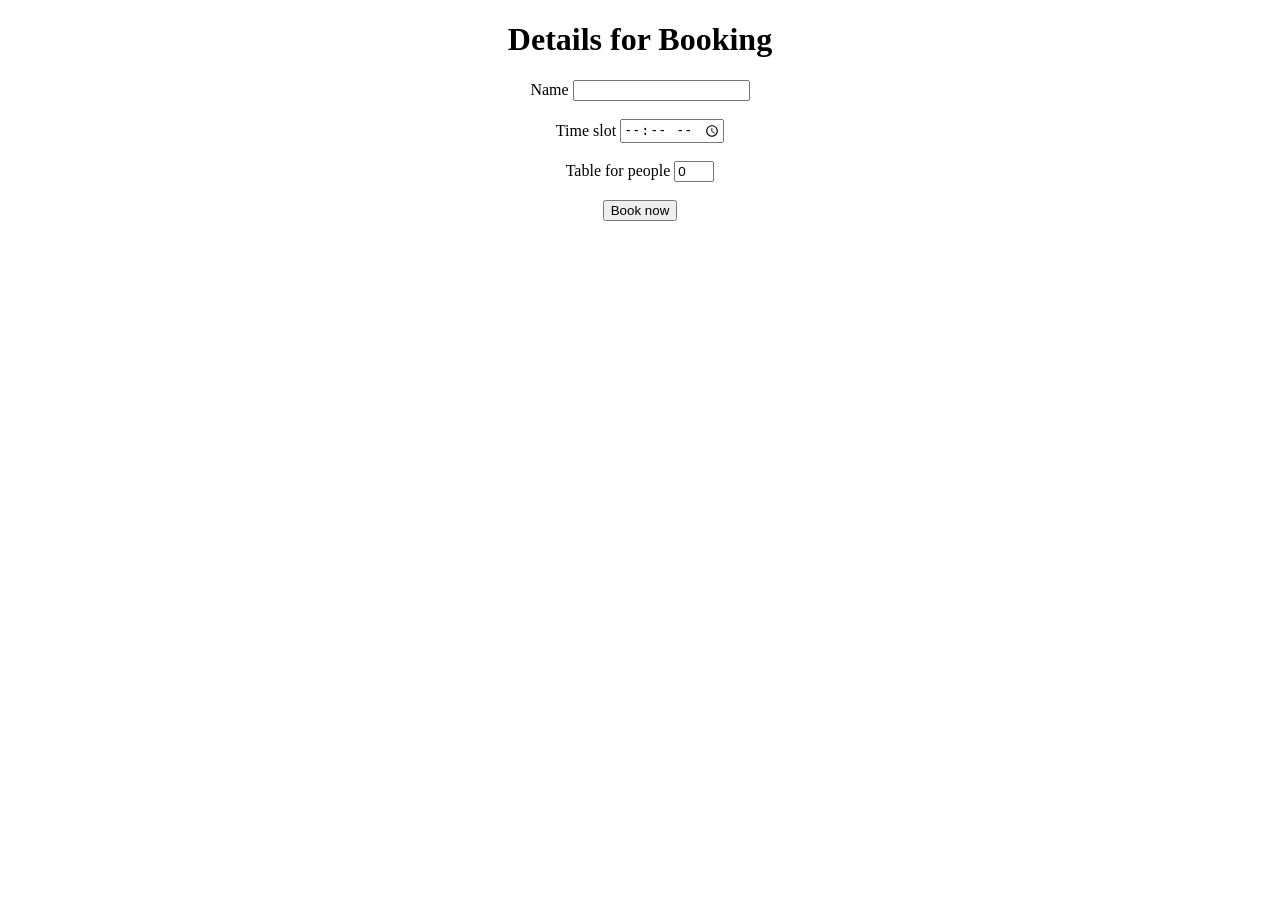
==== coffeeshop/booknow.html @ 648c14a5 "Setup initial project layout" ====
<!DOCTYPE html>
<html lang="en">
<head>
    <meta charset="UTF-8">
    <meta name="viewport" content="width=device-width, initial-scale=1.0">
    <title>Document</title>
</head>
<body>
    <center>
    <h1>Details for Booking</h1>
    <form action="#" method="post">
        <label for="name">Name
        </label>
        <input type="text" name="" id="name" required>
        <br><br>
        Time slot
        <input type="time" name="" id="">
        <br><br>
        Table for people
        <input type="number" max="5" min="0" value="0">
<br><br>
        <button type="submit">Book now</button>
    </form>
    </center>
</body>
</html>
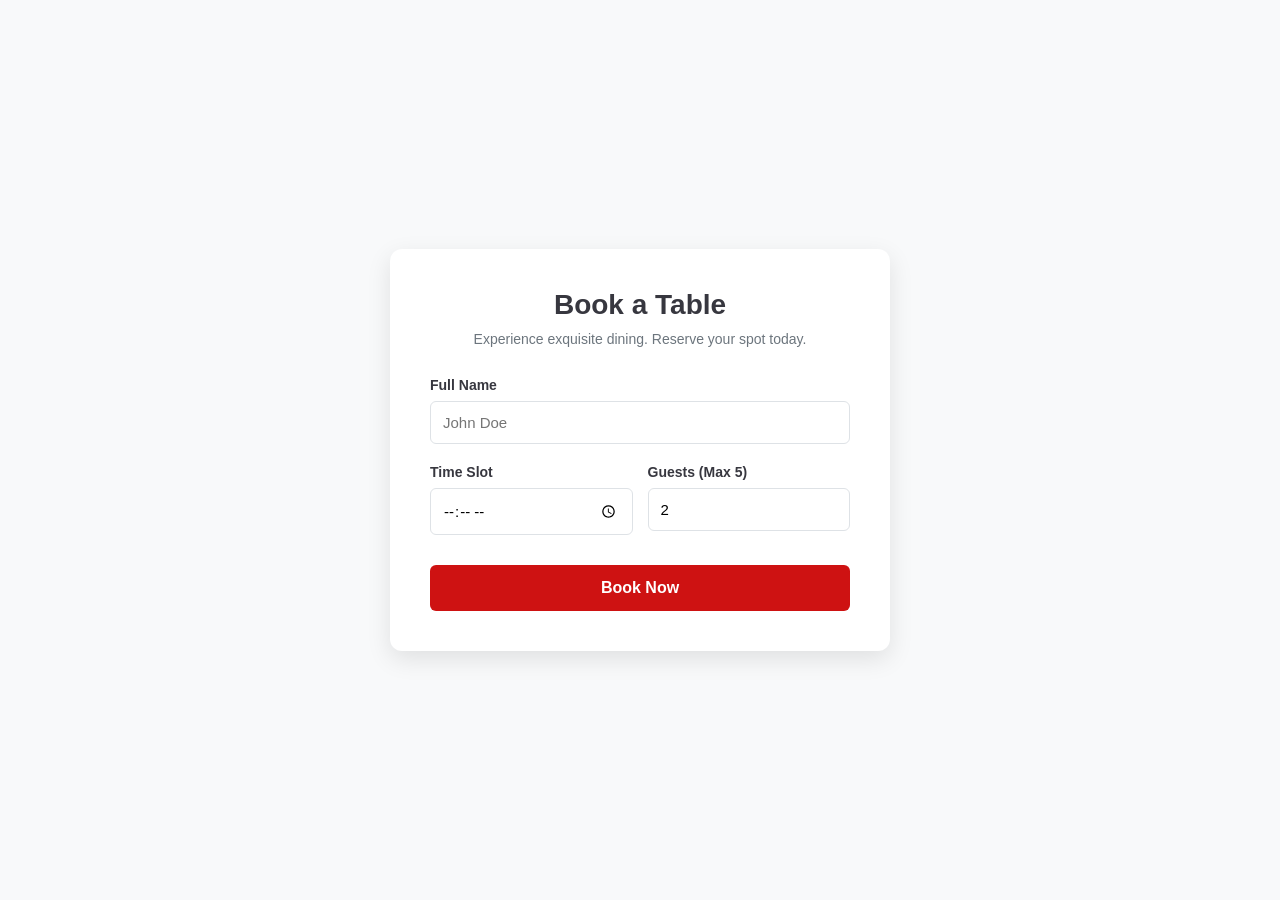
==== commit 55ac7ae8: "validation included" ====
--- a/coffeeshop/booknow.html
+++ b/coffeeshop/booknow.html
@@ -3,24 +3,146 @@
 <head>
     <meta charset="UTF-8">
     <meta name="viewport" content="width=device-width, initial-scale=1.0">
-    <title>Document</title>
+    <title>Book A Table</title>
+    <style>
+        :root {
+            --primary-color: #ce1212;
+            --secondary-color: #37373f;
+            --background-color: #f8f9fa;
+            --card-background: #ffffff;
+            --text-color: #212529;
+            --border-color: #dee2e6;
+        }
+
+        * {
+            box-sizing: border-box;
+            margin: 0;
+            padding: 0;
+            font-family: 'Segoe UI', Tahoma, Geneva, Verdana, sans-serif;
+        }
+
+        body {
+            background-color: var(--background-color);
+            color: var(--text-color);
+            display: flex;
+            justify-content: center;
+            align-items: center;
+            min-height: 100vh;
+            padding: 20px;
+        }
+
+        .booking-container {
+            background: var(--card-background);
+            padding: 40px;
+            border-radius: 12px;
+            box-shadow: 0 8px 24px rgba(0, 0, 0, 0.1);
+            width: 100%;
+            max-width: 500px;
+        }
+
+        h1 {
+            text-align: center;
+            color: var(--secondary-color);
+            margin-bottom: 10px;
+            font-size: 28px;
+        }
+
+        p.subtitle {
+            text-align: center;
+            color: #6c757d;
+            margin-bottom: 30px;
+            font-size: 14px;
+        }
+
+        .form-group {
+            margin-bottom: 20px;
+        }
+
+        label {
+            display: block;
+            margin-bottom: 8px;
+            font-weight: 600;
+            color: var(--secondary-color);
+            font-size: 14px;
+        }
+
+        input {
+            width: 100%;
+            padding: 12px;
+            border: 1px solid var(--border-color);
+            border-radius: 6px;
+            font-size: 15px;
+            transition: border-color 0.3s ease;
+            outline: none;
+        }
+
+        input:focus {
+            border-color: var(--primary-color);
+        }
+
+        .form-row {
+            display: flex;
+            gap: 15px;
+        }
+
+        .form-row .form-group {
+            flex: 1;
+        }
+
+        button {
+            width: 100%;
+            padding: 14px;
+            background-color: var(--primary-color);
+            color: white;
+            border: none;
+            border-radius: 6px;
+            font-size: 16px;
+            font-weight: bold;
+            cursor: pointer;
+            transition: background-color 0.3s ease, transform 0.1s ease;
+            margin-top: 10px;
+        }
+
+        button:hover {
+            background-color: #b10f0f;
+        }
+
+        button:active {
+            transform: scale(0.98);
+        }
+    </style>
 </head>
 <body>
-    <center>
-    <h1>Details for Booking</h1>
-    <form action="#" method="post">
-        <label for="name">Name
-        </label>
-        <input type="text" name="" id="name" required>
-        <br><br>
-        Time slot
-        <input type="time" name="" id="">
-        <br><br>
-        Table for people
-        <input type="number" max="5" min="0" value="0">
-<br><br>
-        <button type="submit">Book now</button>
+
+<div class="booking-container">
+    <h1>Book a Table</h1>
+    <p class="subtitle">Experience exquisite dining. Reserve your spot today.</p>
+    
+    <form action="#" method="get">
+        <!-- Name Field -->
+        <div class="form-group">
+            <label for="name">Full Name</label>
+            <input type="text" name="customer_name" id="name" placeholder="John Doe" required>
+        </div>
+
+        <div class="form-row">
+            <!-- Time Slot Field -->
+            <div class="form-group">
+                <label for="time">Time Slot</label>
+                <input type="time" name="booking_time" id="time" required>
+            </div>
+
+            <!-- Guests Field -->
+            <div class="form-group">
+                <label for="guests">Guests (Max 5)</label>
+                <input type="number" name="total_guests" id="guests" max="5" min="1" value="2" required>
+            </div>
+        </div>
+
+        <!-- Submit Button -->
+        <button type="submit">Book Now</button>
     </form>
-    </center>
+</div>
+
 </body>
-</html>+</html>
